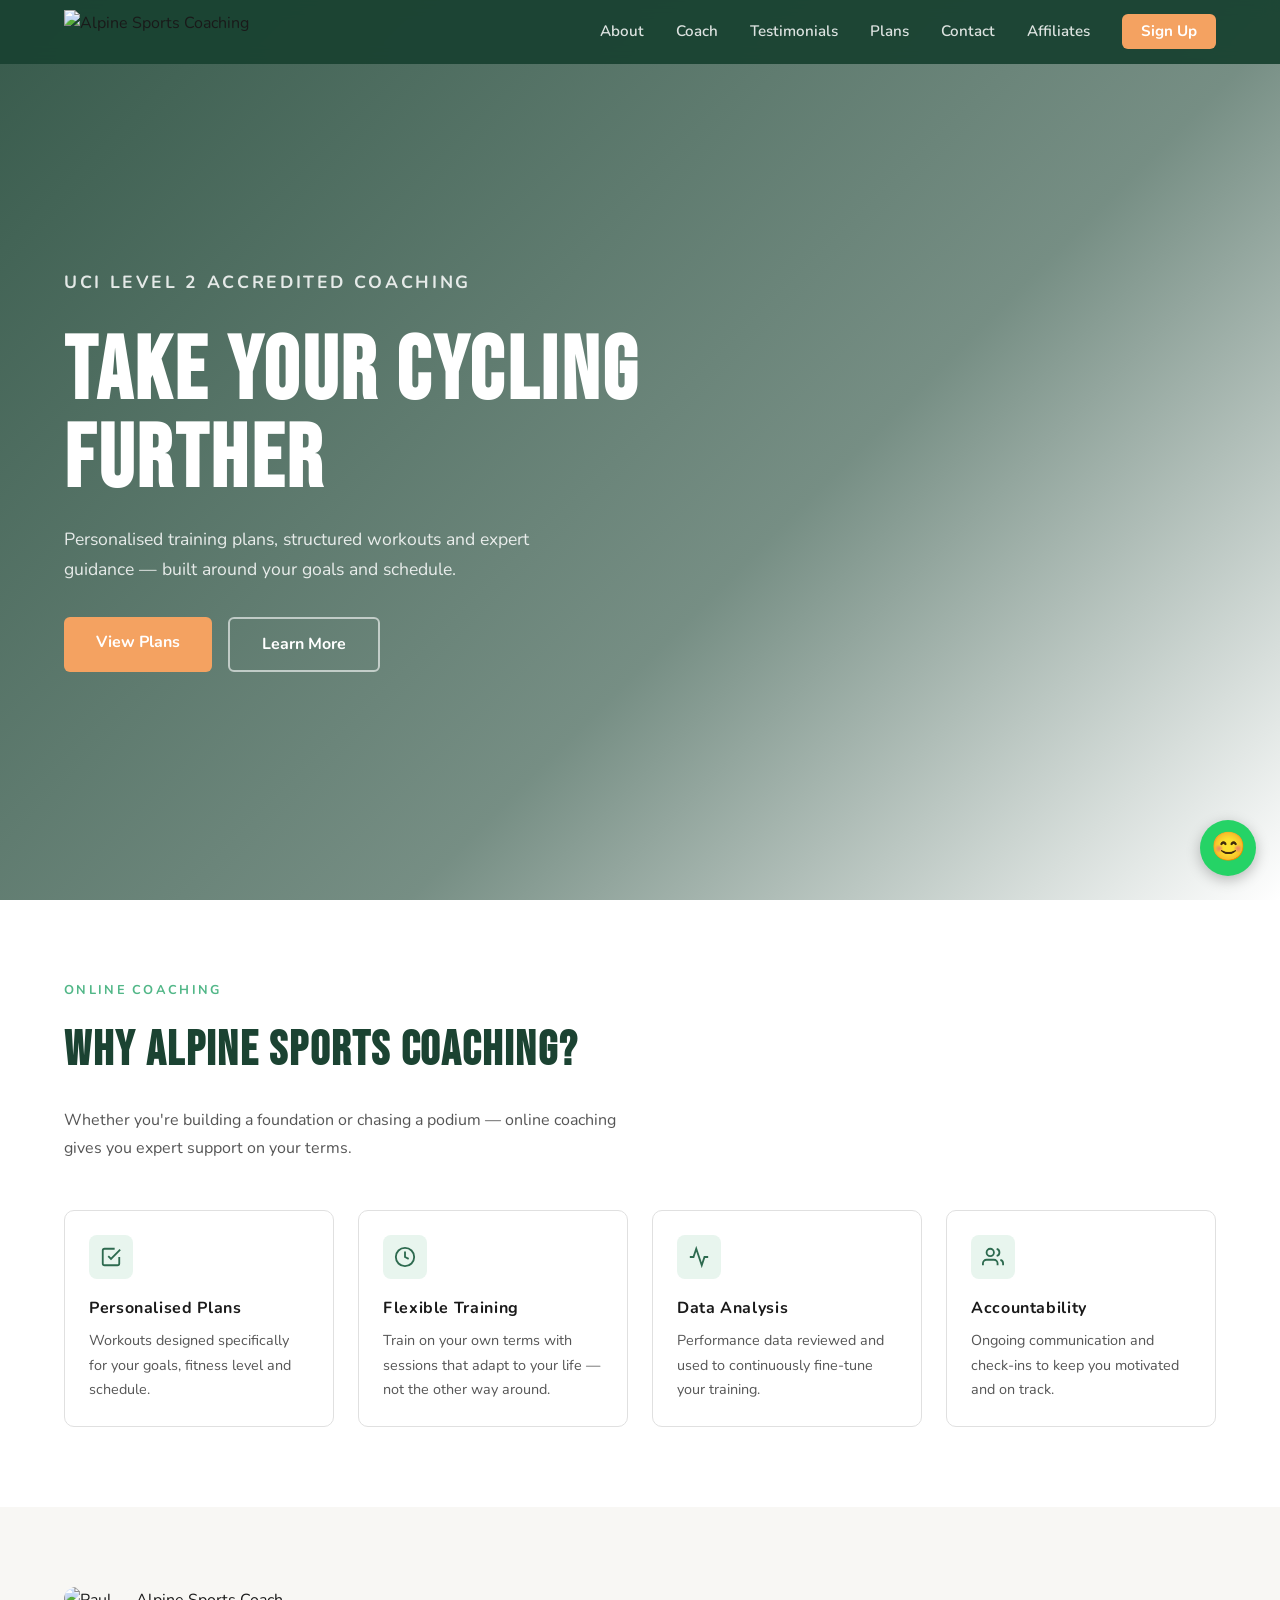
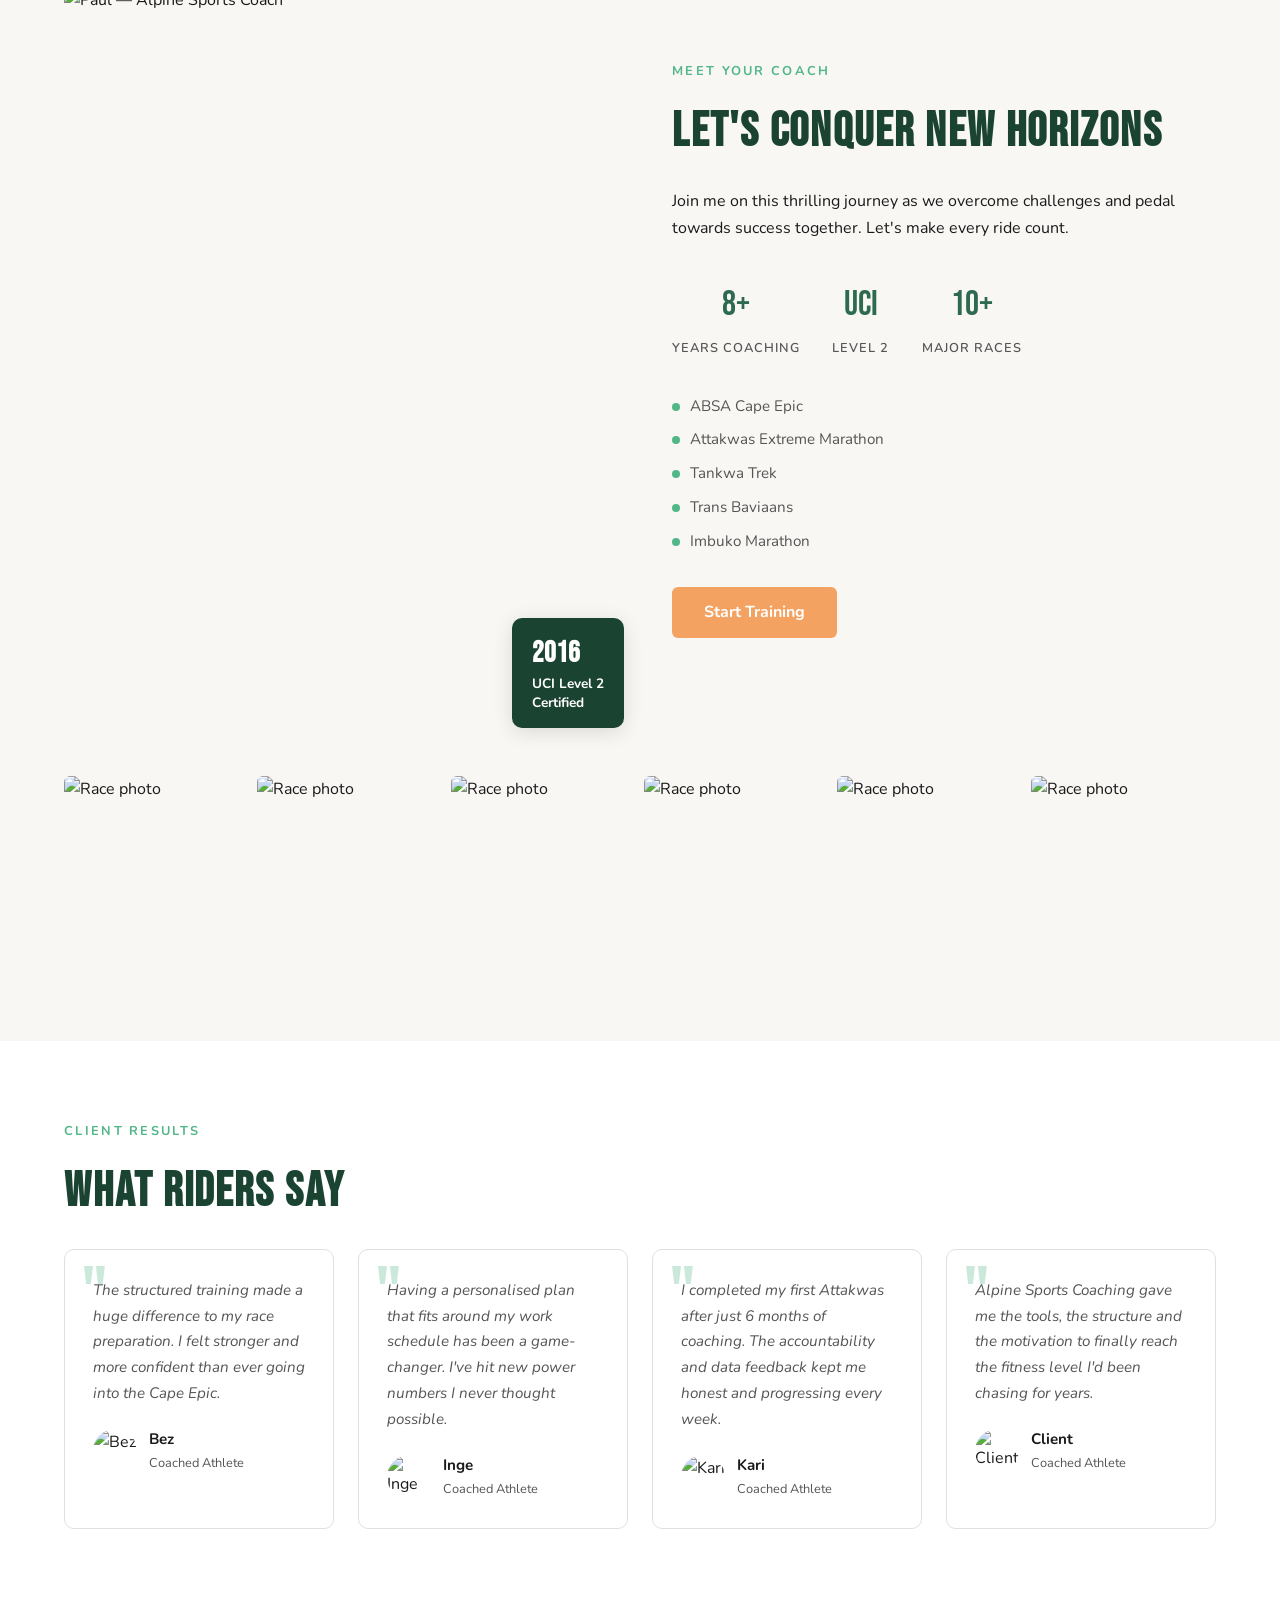
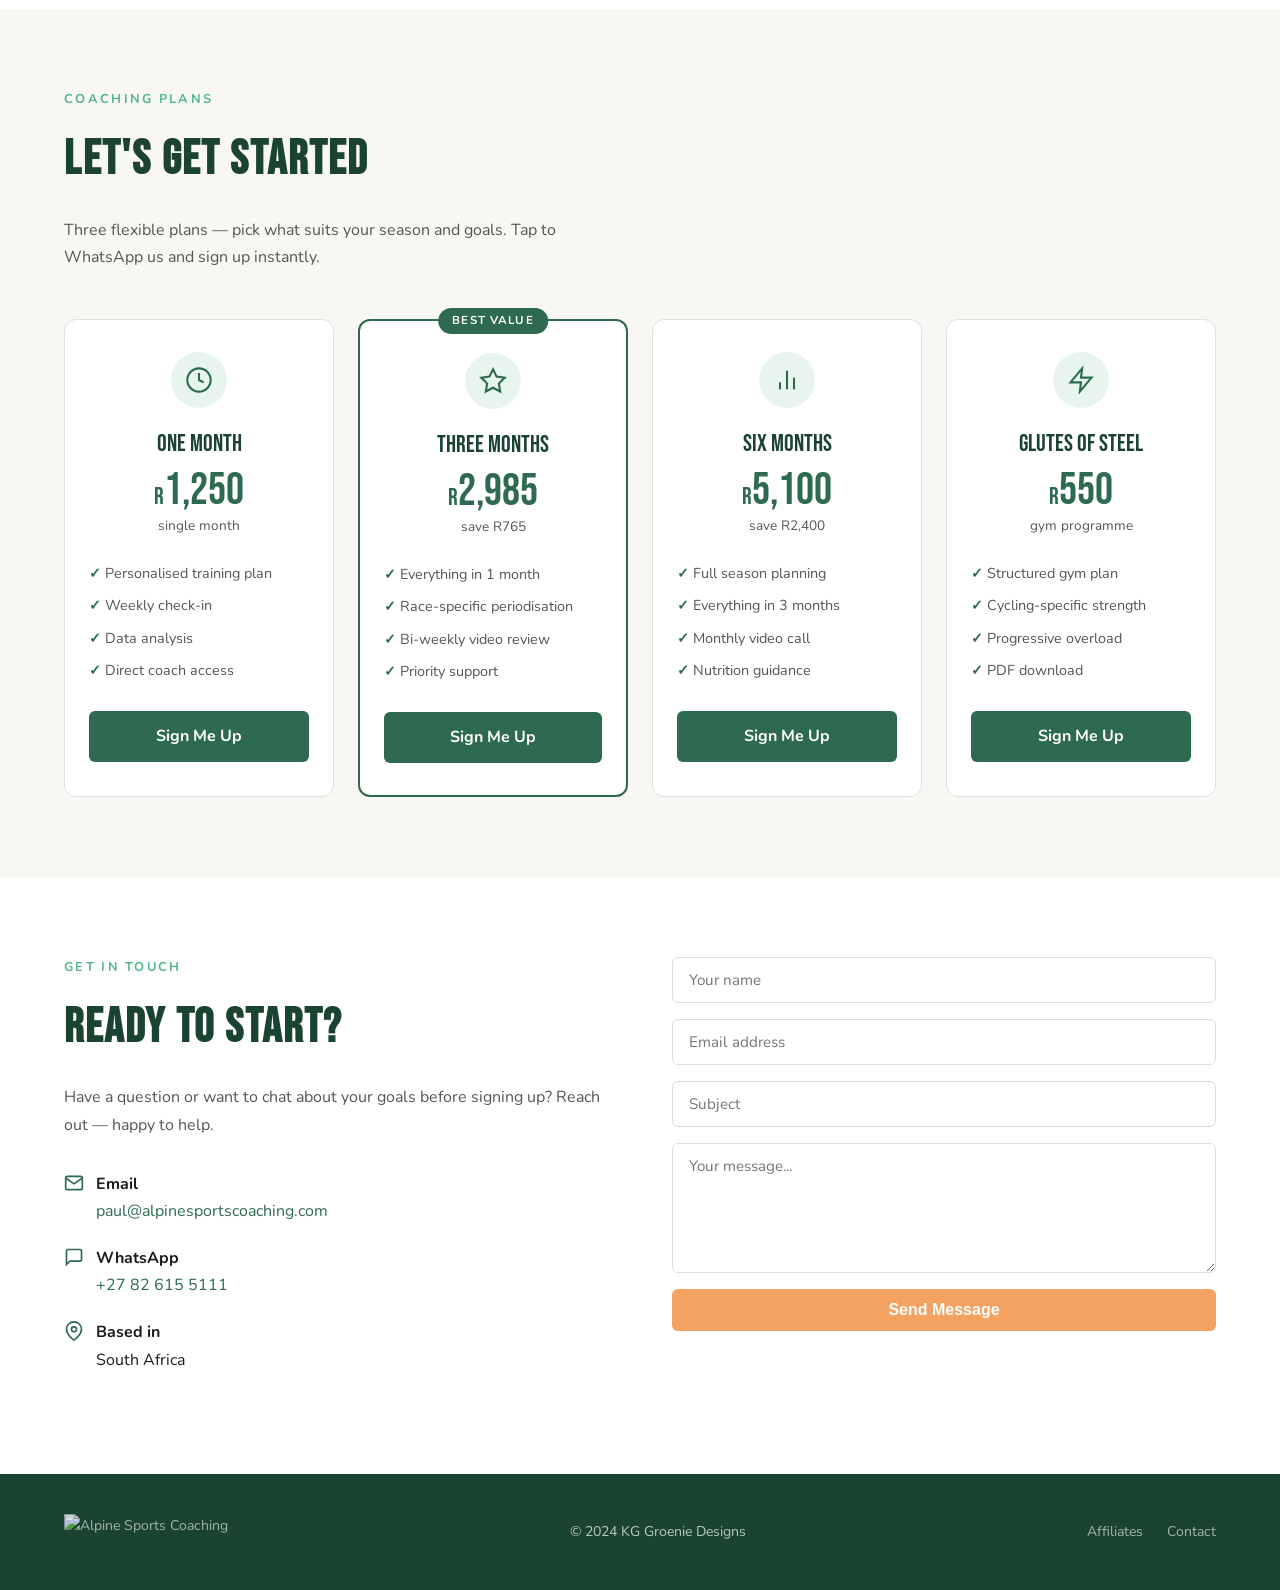
==== index.html @ 7cdee01d "Update index.html columns" ====
<!DOCTYPE html>
<html lang="en">
<head>
  <meta charset="UTF-8" />
  <meta name="viewport" content="width=device-width, initial-scale=1.0" />
  <title>Alpine Sports Coaching</title>
  <link rel="icon" href="https://raw.githubusercontent.com/KHGroenie/alpinesportscoaching/main/favicon.png" />
  <link href="https://fonts.googleapis.com/css2?family=Bebas+Neue&family=Nunito:wght@400;600;700&display=swap" rel="stylesheet" />
  <style>
    *, *::before, *::after { box-sizing: border-box; margin: 0; padding: 0; }
    :root {
      --green: #2d6a4f;
      --green-dark: #1b4332;
      --green-light: #52b788;
      --accent: #f4a261;
      --white: #ffffff;
      --off-white: #f8f7f4;
      --text: #1a1a1a;
      --text-muted: #555;
      --radius: 10px;
      --shadow: 0 4px 20px rgba(0,0,0,0.12);
    }
    html { scroll-behavior: smooth; }
    body { font-family: 'Nunito', sans-serif; color: var(--text); background: var(--white); line-height: 1.7; }
    h1, h2, h3, h4 { font-family: 'Bebas Neue', sans-serif; letter-spacing: 0.04em; }
    img { max-width: 100%; display: block; }
    a { text-decoration: none; color: inherit; }

    /* WA FLOAT */
    .wa-float { position: fixed; bottom: 24px; right: 24px; z-index: 999; }
    .wa-float a {
      display: flex; align-items: center; justify-content: center;
      width: 56px; height: 56px; border-radius: 50%;
      background: #25d366; color: #fff; font-size: 28px;
      box-shadow: 0 4px 14px rgba(0,0,0,0.25); transition: transform 0.2s;
      text-decoration: none;
    }
    .wa-float a:hover { transform: scale(1.1); }

    /* NAV */
    nav {
      position: fixed; top: 0; left: 0; right: 0; z-index: 100;
      background: rgba(27,67,50,0.96); backdrop-filter: blur(8px);
      display: flex; align-items: center; justify-content: space-between;
      padding: 0 5%; height: 64px;
    }
    .nav-logo img { height: 44px; }
    .nav-links { display: flex; gap: 2rem; list-style: none; }
    .nav-links a { color: rgba(255,255,255,0.85); font-weight: 600; font-size: 0.95rem; transition: color 0.2s; }
    .nav-links a:hover { color: var(--accent); }
    .nav-cta { background: var(--accent); color: var(--white) !important; padding: 0.45rem 1.2rem; border-radius: 6px; font-weight: 700 !important; }
    .burger { display: none; flex-direction: column; gap: 5px; cursor: pointer; }
    .burger span { display: block; width: 24px; height: 2px; background: white; border-radius: 2px; }
    @media(max-width: 768px) {
      .nav-links { display: none; flex-direction: column; position: absolute; top: 64px; left: 0; right: 0; background: var(--green-dark); padding: 1.5rem 5%; gap: 1rem; }
      .nav-links.open { display: flex; }
      .burger { display: flex; }
    }

    /* HERO */
    .hero {
      min-height: 100vh;
      background: linear-gradient(135deg, rgba(27,67,50,0.88) 0%, rgba(27,67,50,0.6) 60%, transparent 100%),
        url('https://raw.githubusercontent.com/KHGroenie/alpinesportscoaching2.0/main/hero.jpg') center/cover no-repeat;
      display: flex; align-items: center; padding: 100px 5% 60px;
    }
    .hero-content { max-width: 620px; }
    .hero-eyebrow { font-size: 0.85rem; font-weight: 700; letter-spacing: 0.15em; text-transform: uppercase; color: var(--accent); margin-bottom: 1rem; }
    .hero h1 { font-size: clamp(3rem, 7vw, 5.5rem); color: var(--white); line-height: 1.0; margin-bottom: 1.25rem; }
    .hero p { font-size: 1.1rem; color: rgba(255,255,255,0.85); margin-bottom: 2rem; max-width: 480px; }
    .hero-buttons { display: flex; gap: 1rem; flex-wrap: wrap; }
    .btn { display: inline-block; padding: 0.75rem 2rem; border-radius: 6px; font-weight: 700; font-size: 1rem; transition: transform 0.15s, opacity 0.15s; cursor: pointer; }
    .btn:hover { transform: translateY(-2px); opacity: 0.93; }
    .btn-primary { background: var(--accent); color: var(--white); }
    .btn-outline { border: 2px solid rgba(255,255,255,0.6); color: var(--white); }

    /* SECTIONS */
    .section { padding: 80px 5%; }
    .section-alt { background: var(--off-white); }
    .section-label { font-size: 0.8rem; font-weight: 700; letter-spacing: 0.18em; text-transform: uppercase; color: var(--green-light); margin-bottom: 0.5rem; }
    .section-title { font-size: clamp(2rem, 4vw, 3rem); color: var(--green-dark); margin-bottom: 1rem; }
    .section-sub { font-size: 1rem; color: var(--text-muted); max-width: 560px; margin-bottom: 3rem; }

    /* BENEFITS */
    .benefits-grid { display: grid; grid-template-columns: repeat(auto-fit, minmax(220px, 1fr)); gap: 1.5rem; }
    .benefit-card { background: var(--white); border: 1px solid #e0e0e0; border-radius: var(--radius); padding: 1.5rem; }
    .benefit-icon { width: 44px; height: 44px; background: #e8f5ee; border-radius: 8px; display: flex; align-items: center; justify-content: center; margin-bottom: 1rem; }
    .benefit-icon svg { width: 22px; height: 22px; stroke: var(--green); fill: none; stroke-width: 2; }
    .benefit-card h4 { font-family: 'Nunito', sans-serif; font-size: 1rem; font-weight: 700; margin-bottom: 0.4rem; }
    .benefit-card p { font-size: 0.9rem; color: var(--text-muted); }

    /* COACH */
    .coach-grid { display: grid; grid-template-columns: 1fr 1fr; gap: 4rem; align-items: center; }
    @media(max-width: 768px) { .coach-grid { grid-template-columns: 1fr; gap: 2rem; } }
    .coach-img-wrap { position: relative; }
    .coach-img-wrap img { width: 100%; border-radius: 12px; object-fit: cover; aspect-ratio: 3/4; }
    .coach-badge { position: absolute; bottom: -16px; right: -16px; background: var(--green-dark); color: var(--white); border-radius: 10px; padding: 1rem 1.25rem; font-size: 0.85rem; font-weight: 700; line-height: 1.4; box-shadow: var(--shadow); }
    .coach-badge span { display: block; font-size: 1.8rem; font-family: 'Bebas Neue', sans-serif; }
    .coach-stats { display: flex; gap: 2rem; margin: 2rem 0; }
    .stat-item { text-align: center; }
    .stat-num { font-family: 'Bebas Neue', sans-serif; font-size: 2.2rem; color: var(--green); display: block; }
    .stat-label { font-size: 0.8rem; color: var(--text-muted); font-weight: 600; text-transform: uppercase; letter-spacing: 0.08em; }
    .races-list { list-style: none; display: flex; flex-direction: column; gap: 0.5rem; margin-top: 1.5rem; }
    .races-list li { display: flex; align-items: center; gap: 0.6rem; font-size: 0.95rem; color: var(--text-muted); }
    .races-list li::before { content: ''; width: 8px; height: 8px; border-radius: 50%; background: var(--green-light); flex-shrink: 0; }

    /* PHOTO STRIP */
    .photo-strip { display: grid; grid-template-columns: repeat(6, 1fr); gap: 8px; margin-top: 3rem; }
    .photo-strip img { width: 100%; aspect-ratio: 1; object-fit: cover; border-radius: 6px; }
    @media(max-width: 768px) { .photo-strip { grid-template-columns: repeat(3, 1fr); } }
    @media(max-width: 480px) { .photo-strip { grid-template-columns: repeat(2, 1fr); } }

    /* TESTIMONIALS */
    .testimonials-grid { display: grid; grid-template-columns: repeat(auto-fit, minmax(260px, 1fr)); gap: 1.5rem; }
    .testi-card { background: var(--white); border-radius: var(--radius); padding: 1.75rem; border: 1px solid #e0e0e0; position: relative; }
    .testi-card::before { content: '"'; font-family: 'Bebas Neue', sans-serif; font-size: 5rem; color: var(--green-light); opacity: 0.3; position: absolute; top: 0.5rem; left: 1rem; line-height: 1; }
    .testi-text { font-size: 0.95rem; color: var(--text-muted); margin-bottom: 1.25rem; font-style: italic; }
    .testi-author { display: flex; align-items: center; gap: 0.75rem; }
    .testi-avatar { width: 44px; height: 44px; border-radius: 50%; object-fit: cover; flex-shrink: 0; }
    .testi-name { font-weight: 700; font-size: 0.95rem; }
    .testi-role { font-size: 0.8rem; color: var(--text-muted); }

    /* PRICING */
    .pricing-grid { display: grid; grid-template-columns: repeat(auto-fit, minmax(220px, 1fr)); gap: 1.5rem; margin-top: 1rem; }
    .price-card { background: var(--white); border: 1px solid #e0e0e0; border-radius: 12px; padding: 2rem 1.5rem; text-align: center; transition: transform 0.2s, box-shadow 0.2s; }
    .price-card:hover { transform: translateY(-4px); box-shadow: var(--shadow); }
    .price-card.featured { border: 2px solid var(--green); position: relative; }
    .featured-badge { position: absolute; top: -13px; left: 50%; transform: translateX(-50%); background: var(--green); color: white; font-size: 0.72rem; font-weight: 700; letter-spacing: 0.1em; text-transform: uppercase; padding: 3px 14px; border-radius: 20px; }
    .price-icon { width: 56px; height: 56px; margin: 0 auto 1rem; border-radius: 50%; background: #e8f5ee; display: flex; align-items: center; justify-content: center; }
    .price-icon svg { width: 28px; height: 28px; stroke: var(--green); fill: none; stroke-width: 1.8; }
    .price-name { font-family: 'Bebas Neue', sans-serif; font-size: 1.5rem; color: var(--green-dark); margin-bottom: 0.25rem; }
    .price-amount { font-family: 'Bebas Neue', sans-serif; font-size: 2.8rem; color: var(--green); line-height: 1; }
    .price-currency { font-size: 1.5rem; }
    .price-period { font-size: 0.85rem; color: var(--text-muted); margin-bottom: 1.5rem; }
    .price-features { list-style: none; text-align: left; font-size: 0.9rem; color: var(--text-muted); margin-bottom: 1.75rem; display: flex; flex-direction: column; gap: 0.5rem; }
    .price-features li::before { content: '✓  '; color: var(--green); font-weight: 700; }
    .btn-green { background: var(--green); color: var(--white); display: block; text-align: center; }

    /* CONTACT */
    .contact-wrap { display: grid; grid-template-columns: 1fr 1fr; gap: 4rem; align-items: start; }
    @media(max-width: 768px) { .contact-wrap { grid-template-columns: 1fr; } }
    .contact-detail { display: flex; align-items: flex-start; gap: 0.75rem; margin-bottom: 1.25rem; }
    .contact-detail svg { width: 20px; height: 20px; stroke: var(--green); fill: none; stroke-width: 2; flex-shrink: 0; margin-top: 2px; }
    .contact-form { display: flex; flex-direction: column; gap: 1rem; }
    .contact-form input, .contact-form textarea { width: 100%; padding: 0.75rem 1rem; border: 1px solid #ddd; border-radius: 6px; font-family: 'Nunito', sans-serif; font-size: 0.95rem; outline: none; transition: border-color 0.2s; }
    .contact-form input:focus, .contact-form textarea:focus { border-color: var(--green); }
    .contact-form textarea { min-height: 130px; resize: vertical; }

    /* FOOTER */
    footer { background: var(--green-dark); color: rgba(255,255,255,0.7); padding: 2.5rem 5%; display: flex; align-items: center; justify-content: space-between; flex-wrap: wrap; gap: 1rem; font-size: 0.88rem; }
    footer img { height: 36px; opacity: 0.85; }
    footer a { color: rgba(255,255,255,0.6); transition: color 0.2s; }
    footer a:hover { color: var(--accent); }

    /* SCROLL REVEAL */
    .reveal { opacity: 0; transform: translateY(24px); transition: opacity 0.5s ease, transform 0.5s ease; }
    .reveal.visible { opacity: 1; transform: none; }
  </style>
</head>
<body>

  <!-- WhatsApp Float -->
  <div class="wa-float">
    <a href="https://api.whatsapp.com/send?phone=27826155111&text=Hi%20Alpine%20Sports%20Coaching%2C%20I%27d%20like%20to%20know%20more!" target="_blank" title="Chat on WhatsApp">&#128522;</a>
  </div>

  <!-- NAV -->
  <nav>
    <a class="nav-logo" href="#">
      <img src="https://raw.githubusercontent.com/KHGroenie/alpinesportscoaching/main/alpine.png" alt="Alpine Sports Coaching" />
    </a>
    <div class="burger" onclick="document.querySelector('.nav-links').classList.toggle('open')">
      <span></span><span></span><span></span>
    </div>
    <ul class="nav-links">
      <li><a href="#about">About</a></li>
      <li><a href="#coach">Coach</a></li>
      <li><a href="#testimonials">Testimonials</a></li>
      <li><a href="#pricing">Plans</a></li>
      <li><a href="#contact">Contact</a></li>
      <li><a href="partners.html">Affiliates</a></li>
      <li><a href="#pricing" class="nav-cta">Sign Up</a></li>
    </ul>
  </nav>

  <!-- HERO -->
  <section class="hero">
    <div class="hero-content">
      <p class="hero-eyebrow">UCI Level 2 Accredited Coaching</p>
      <h1>Take Your Cycling Further</h1>
      <p>Personalised training plans, structured workouts and expert guidance — built around your goals and schedule.</p>
      <div class="hero-buttons">
        <a href="#pricing" class="btn btn-primary">View Plans</a>
        <a href="#about" class="btn btn-outline">Learn More</a>
      </div>
    </div>
  </section>

  <!-- ABOUT -->
  <section class="section" id="about">
    <div class="reveal">
      <p class="section-label">Online Coaching</p>
      <h2 class="section-title">Why Alpine Sports Coaching?</h2>
      <p class="section-sub">Whether you're building a foundation or chasing a podium — online coaching gives you expert support on your terms.</p>
    </div>
    <div class="benefits-grid reveal">
      <div class="benefit-card">
        <div class="benefit-icon"><svg viewBox="0 0 24 24"><path d="M9 11l3 3L22 4"/><path d="M21 12v7a2 2 0 01-2 2H5a2 2 0 01-2-2V5a2 2 0 012-2h11"/></svg></div>
        <h4>Personalised Plans</h4>
        <p>Workouts designed specifically for your goals, fitness level and schedule.</p>
      </div>
      <div class="benefit-card">
        <div class="benefit-icon"><svg viewBox="0 0 24 24"><circle cx="12" cy="12" r="10"/><polyline points="12 6 12 12 16 14"/></svg></div>
        <h4>Flexible Training</h4>
        <p>Train on your own terms with sessions that adapt to your life — not the other way around.</p>
      </div>
      <div class="benefit-card">
        <div class="benefit-icon"><svg viewBox="0 0 24 24"><polyline points="22 12 18 12 15 21 9 3 6 12 2 12"/></svg></div>
        <h4>Data Analysis</h4>
        <p>Performance data reviewed and used to continuously fine-tune your training.</p>
      </div>
      <div class="benefit-card">
        <div class="benefit-icon"><svg viewBox="0 0 24 24"><path d="M17 21v-2a4 4 0 00-4-4H5a4 4 0 00-4 4v2"/><circle cx="9" cy="7" r="4"/><path d="M23 21v-2a4 4 0 00-3-3.87"/><path d="M16 3.13a4 4 0 010 7.75"/></svg></div>
        <h4>Accountability</h4>
        <p>Ongoing communication and check-ins to keep you motivated and on track.</p>
      </div>
    </div>
  </section>

  <!-- COACH -->
  <section class="section section-alt" id="coach">
    <div class="coach-grid">
      <div class="coach-img-wrap reveal">
        <img src="https://raw.githubusercontent.com/KHGroenie/alpinesportscoaching/main/paul.jpeg" alt="Paul — Alpine Sports Coach" />
        <div class="coach-badge"><span>2016</span>UCI Level 2<br>Certified</div>
      </div>
      <div class="reveal">
        <p class="section-label">Meet Your Coach</p>
        <h2 class="section-title">Let's Conquer New Horizons</h2>
        <p>Join me on this thrilling journey as we overcome challenges and pedal towards success together. Let's make every ride count.</p>
        <div class="coach-stats">
          <div class="stat-item"><span class="stat-num">8+</span><span class="stat-label">Years Coaching</span></div>
          <div class="stat-item"><span class="stat-num">UCI</span><span class="stat-label">Level 2</span></div>
          <div class="stat-item"><span class="stat-num">10+</span><span class="stat-label">Major Races</span></div>
        </div>
        <ul class="races-list">
          <li>ABSA Cape Epic</li>
          <li>Attakwas Extreme Marathon</li>
          <li>Tankwa Trek</li>
          <li>Trans Baviaans</li>
          <li>Imbuko Marathon</li>
        </ul>
        <a href="#pricing" class="btn btn-primary" style="margin-top:2rem; display:inline-block;">Start Training</a>
      </div>
    </div>

    <!-- PHOTO STRIP - 6 across -->
    <div class="photo-strip reveal" style="margin-top:4rem;">
      <img src="https://raw.githubusercontent.com/KHGroenie/alpinesportscoaching/main/img1.JPG" alt="Race photo" />
      <img src="https://raw.githubusercontent.com/KHGroenie/alpinesportscoaching/main/img2.JPG" alt="Race photo" />
      <img src="https://raw.githubusercontent.com/KHGroenie/alpinesportscoaching/main/img3.JPG" alt="Race photo" />
      <img src="https://raw.githubusercontent.com/KHGroenie/alpinesportscoaching/main/img6.jpg" alt="Race photo" />
      <img src="https://raw.githubusercontent.com/KHGroenie/alpinesportscoaching/main/img7.jpeg" alt="Race photo" />
      <img src="https://raw.githubusercontent.com/KHGroenie/alpinesportscoaching/main/img8.jpg" alt="Race photo" />
    </div>
  </section>

  <!-- TESTIMONIALS -->
  <section class="section" id="testimonials">
    <div class="reveal">
      <p class="section-label">Client Results</p>
      <h2 class="section-title">What Riders Say</h2>
    </div>
    <div class="testimonials-grid reveal">
      <div class="testi-card">
        <p class="testi-text">The structured training made a huge difference to my race preparation. I felt stronger and more confident than ever going into the Cape Epic.</p>
        <div class="testi-author">
          <img class="testi-avatar" src="https://raw.githubusercontent.com/KHGroenie/alpinesportscoaching/main/Bez.jpg" alt="Bez" />
          <div><p class="testi-name">Bez</p><p class="testi-role">Coached Athlete</p></div>
        </div>
      </div>
      <div class="testi-card">
        <p class="testi-text">Having a personalised plan that fits around my work schedule has been a game-changer. I've hit new power numbers I never thought possible.</p>
        <div class="testi-author">
          <img class="testi-avatar" src="https://raw.githubusercontent.com/KHGroenie/alpinesportscoaching/main/Inge.jpg" alt="Inge" />
          <div><p class="testi-name">Inge</p><p class="testi-role">Coached Athlete</p></div>
        </div>
      </div>
      <div class="testi-card">
        <p class="testi-text">I completed my first Attakwas after just 6 months of coaching. The accountability and data feedback kept me honest and progressing every week.</p>
        <div class="testi-author">
          <img class="testi-avatar" src="https://raw.githubusercontent.com/KHGroenie/alpinesportscoaching/main/Kari.jpg" alt="Kari" />
          <div><p class="testi-name">Kari</p><p class="testi-role">Coached Athlete</p></div>
        </div>
      </div>
      <div class="testi-card">
        <p class="testi-text">Alpine Sports Coaching gave me the tools, the structure and the motivation to finally reach the fitness level I'd been chasing for years.</p>
        <div class="testi-author">
          <img class="testi-avatar" src="https://raw.githubusercontent.com/KHGroenie/alpinesportscoaching/main/client.jpg" alt="Client" />
          <div><p class="testi-name">Client</p><p class="testi-role">Coached Athlete</p></div>
        </div>
      </div>
    </div>
  </section>

  <!-- PRICING -->
  <section class="section section-alt" id="pricing">
    <div class="reveal">
      <p class="section-label">Coaching Plans</p>
      <h2 class="section-title">Let's Get Started</h2>
      <p class="section-sub">Three flexible plans — pick what suits your season and goals. Tap to WhatsApp us and sign up instantly.</p>
    </div>
    <div class="pricing-grid reveal">

      <div class="price-card">
        <div class="price-icon"><svg viewBox="0 0 24 24"><circle cx="12" cy="12" r="10"/><polyline points="12 6 12 12 16 14"/></svg></div>
        <p class="price-name">One Month</p>
        <p class="price-amount"><span class="price-currency">R</span>1,250</p>
        <p class="price-period">single month</p>
        <ul class="price-features">
          <li>Personalised training plan</li>
          <li>Weekly check-in</li>
          <li>Data analysis</li>
          <li>Direct coach access</li>
        </ul>
        <a href="https://api.whatsapp.com/send?phone=27826155111&text=Hi%20Paul!%20I%27d%20like%20to%20sign%20up%20for%20the%20One%20Month%20plan%20(R1%2C250)." target="_blank" class="btn btn-green">Sign Me Up</a>
      </div>

      <div class="price-card featured">
        <span class="featured-badge">Best Value</span>
        <div class="price-icon"><svg viewBox="0 0 24 24"><polygon points="12 2 15.09 8.26 22 9.27 17 14.14 18.18 21.02 12 17.77 5.82 21.02 7 14.14 2 9.27 8.91 8.26 12 2"/></svg></div>
        <p class="price-name">Three Months</p>
        <p class="price-amount"><span class="price-currency">R</span>2,985</p>
        <p class="price-period">save R765</p>
        <ul class="price-features">
          <li>Everything in 1 month</li>
          <li>Race-specific periodisation</li>
          <li>Bi-weekly video review</li>
          <li>Priority support</li>
        </ul>
        <a href="https://api.whatsapp.com/send?phone=27826155111&text=Hi%20Paul!%20I%27d%20like%20to%20sign%20up%20for%20the%20Three%20Month%20plan%20(R2%2C985)." target="_blank" class="btn btn-green">Sign Me Up</a>
      </div>

      <div class="price-card">
        <div class="price-icon"><svg viewBox="0 0 24 24"><path d="M18 20V10"/><path d="M12 20V4"/><path d="M6 20v-6"/></svg></div>
        <p class="price-name">Six Months</p>
        <p class="price-amount"><span class="price-currency">R</span>5,100</p>
        <p class="price-period">save R2,400</p>
        <ul class="price-features">
          <li>Full season planning</li>
          <li>Everything in 3 months</li>
          <li>Monthly video call</li>
          <li>Nutrition guidance</li>
        </ul>
        <a href="https://api.whatsapp.com/send?phone=27826155111&text=Hi%20Paul!%20I%27d%20like%20to%20sign%20up%20for%20the%20Six%20Month%20plan%20(R5%2C100)." target="_blank" class="btn btn-green">Sign Me Up</a>
      </div>

      <div class="price-card">
        <div class="price-icon"><svg viewBox="0 0 24 24"><path d="M13 2L3 14h9l-1 8 10-12h-9l1-8z"/></svg></div>
        <p class="price-name">Glutes of Steel</p>
        <p class="price-amount"><span class="price-currency">R</span>550</p>
        <p class="price-period">gym programme</p>
        <ul class="price-features">
          <li>Structured gym plan</li>
          <li>Cycling-specific strength</li>
          <li>Progressive overload</li>
          <li>PDF download</li>
        </ul>
        <a href="https://api.whatsapp.com/send?phone=27826155111&text=Hi%20Paul!%20I%27d%20like%20to%20sign%20up%20for%20Glutes%20of%20Steel%20(R550)." target="_blank" class="btn btn-green">Sign Me Up</a>
      </div>

    </div>
  </section>

  <!-- CONTACT -->
  <section class="section" id="contact">
    <div class="contact-wrap">
      <div class="reveal">
        <p class="section-label">Get in Touch</p>
        <h2 class="section-title">Ready to Start?</h2>
        <p style="color:var(--text-muted); margin-bottom:2rem;">Have a question or want to chat about your goals before signing up? Reach out — happy to help.</p>
        <div class="contact-detail">
          <svg viewBox="0 0 24 24"><path d="M4 4h16c1.1 0 2 .9 2 2v12c0 1.1-.9 2-2 2H4c-1.1 0-2-.9-2-2V6c0-1.1.9-2 2-2z"/><polyline points="22,6 12,13 2,6"/></svg>
          <div><strong>Email</strong><br /><a href="mailto:paul@alpinesportscoaching.com" style="color:var(--green);">paul@alpinesportscoaching.com</a></div>
        </div>
        <div class="contact-detail">
          <svg viewBox="0 0 24 24"><path d="M21 15a2 2 0 01-2 2H7l-4 4V5a2 2 0 012-2h14a2 2 0 012 2z"/></svg>
          <div><strong>WhatsApp</strong><br /><a href="https://api.whatsapp.com/send?phone=27826155111" target="_blank" style="color:var(--green);">+27 82 615 5111</a></div>
        </div>
        <div class="contact-detail">
          <svg viewBox="0 0 24 24"><path d="M21 10c0 7-9 13-9 13s-9-6-9-13a9 9 0 0118 0z"/><circle cx="12" cy="10" r="3"/></svg>
          <div><strong>Based in</strong><br />South Africa</div>
        </div>
      </div>
      <div class="reveal">
        <form class="contact-form" onsubmit="handleContact(event)">
          <input type="text" placeholder="Your name" required />
          <input type="email" placeholder="Email address" required />
          <input type="text" placeholder="Subject" />
          <textarea placeholder="Your message..."></textarea>
          <button type="submit" class="btn btn-primary" style="border:none; cursor:pointer;">Send Message</button>
        </form>
      </div>
    </div>
  </section>

  <!-- FOOTER -->
  <footer>
    <img src="https://raw.githubusercontent.com/KHGroenie/alpinesportscoaching/main/alpine.png" alt="Alpine Sports Coaching" />
    <p>© 2024 KG Groenie Designs</p>
    <nav style="display:flex; gap:1.5rem; background:none; position:static; height:auto; padding:0;">
      <a href="partners.html">Affiliates</a>
      <a href="#contact">Contact</a>
    </nav>
  </footer>

  <script>
    const reveals = document.querySelectorAll('.reveal');
    const observer = new IntersectionObserver(entries => {
      entries.forEach(e => { if(e.isIntersecting) e.target.classList.add('visible'); });
    }, { threshold: 0.12 });
    reveals.forEach(el => observer.observe(el));

    function handleContact(e) {
      e.preventDefault();
      const btn = e.target.querySelector('button');
      btn.textContent = 'Message Sent ✓';
      btn.style.background = 'var(--green)';
      setTimeout(() => { btn.textContent = 'Send Message'; btn.style.background = ''; e.target.reset(); }, 3000);
    }
  </script>
</body>
</html>
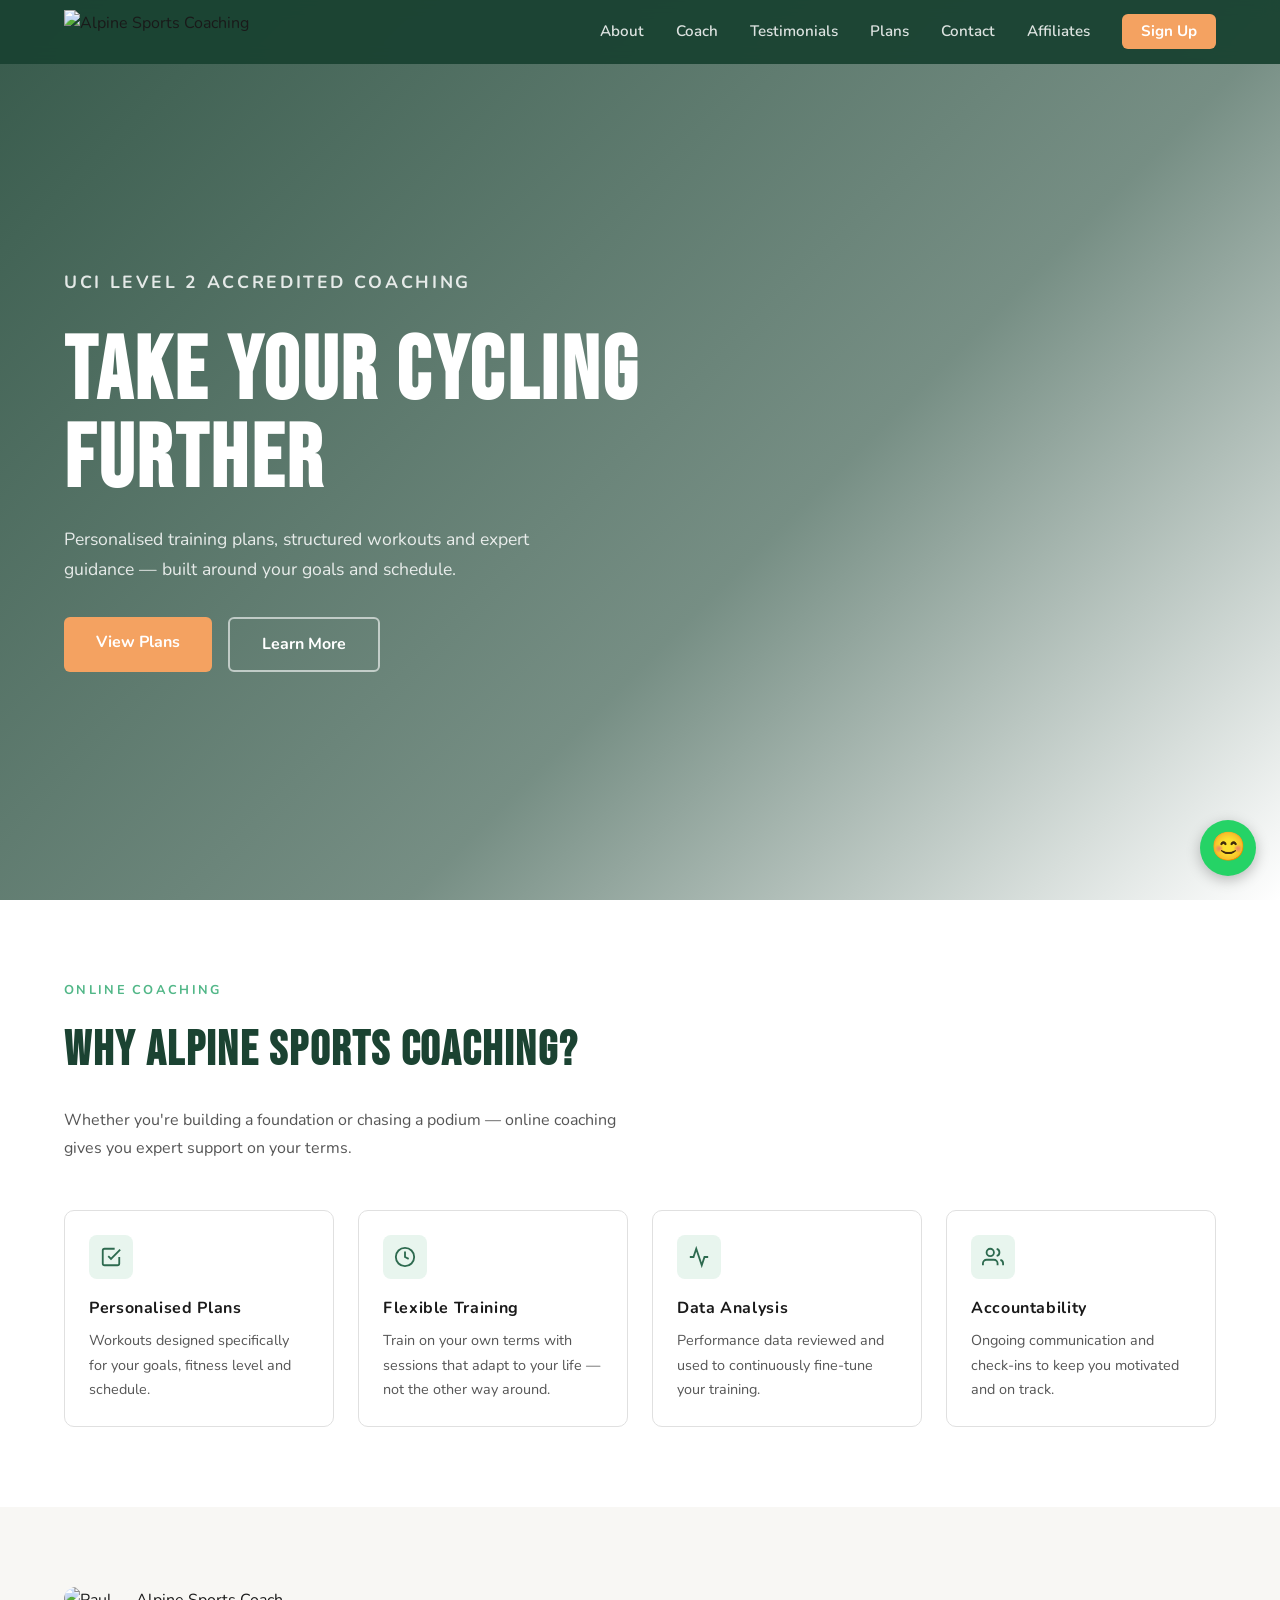
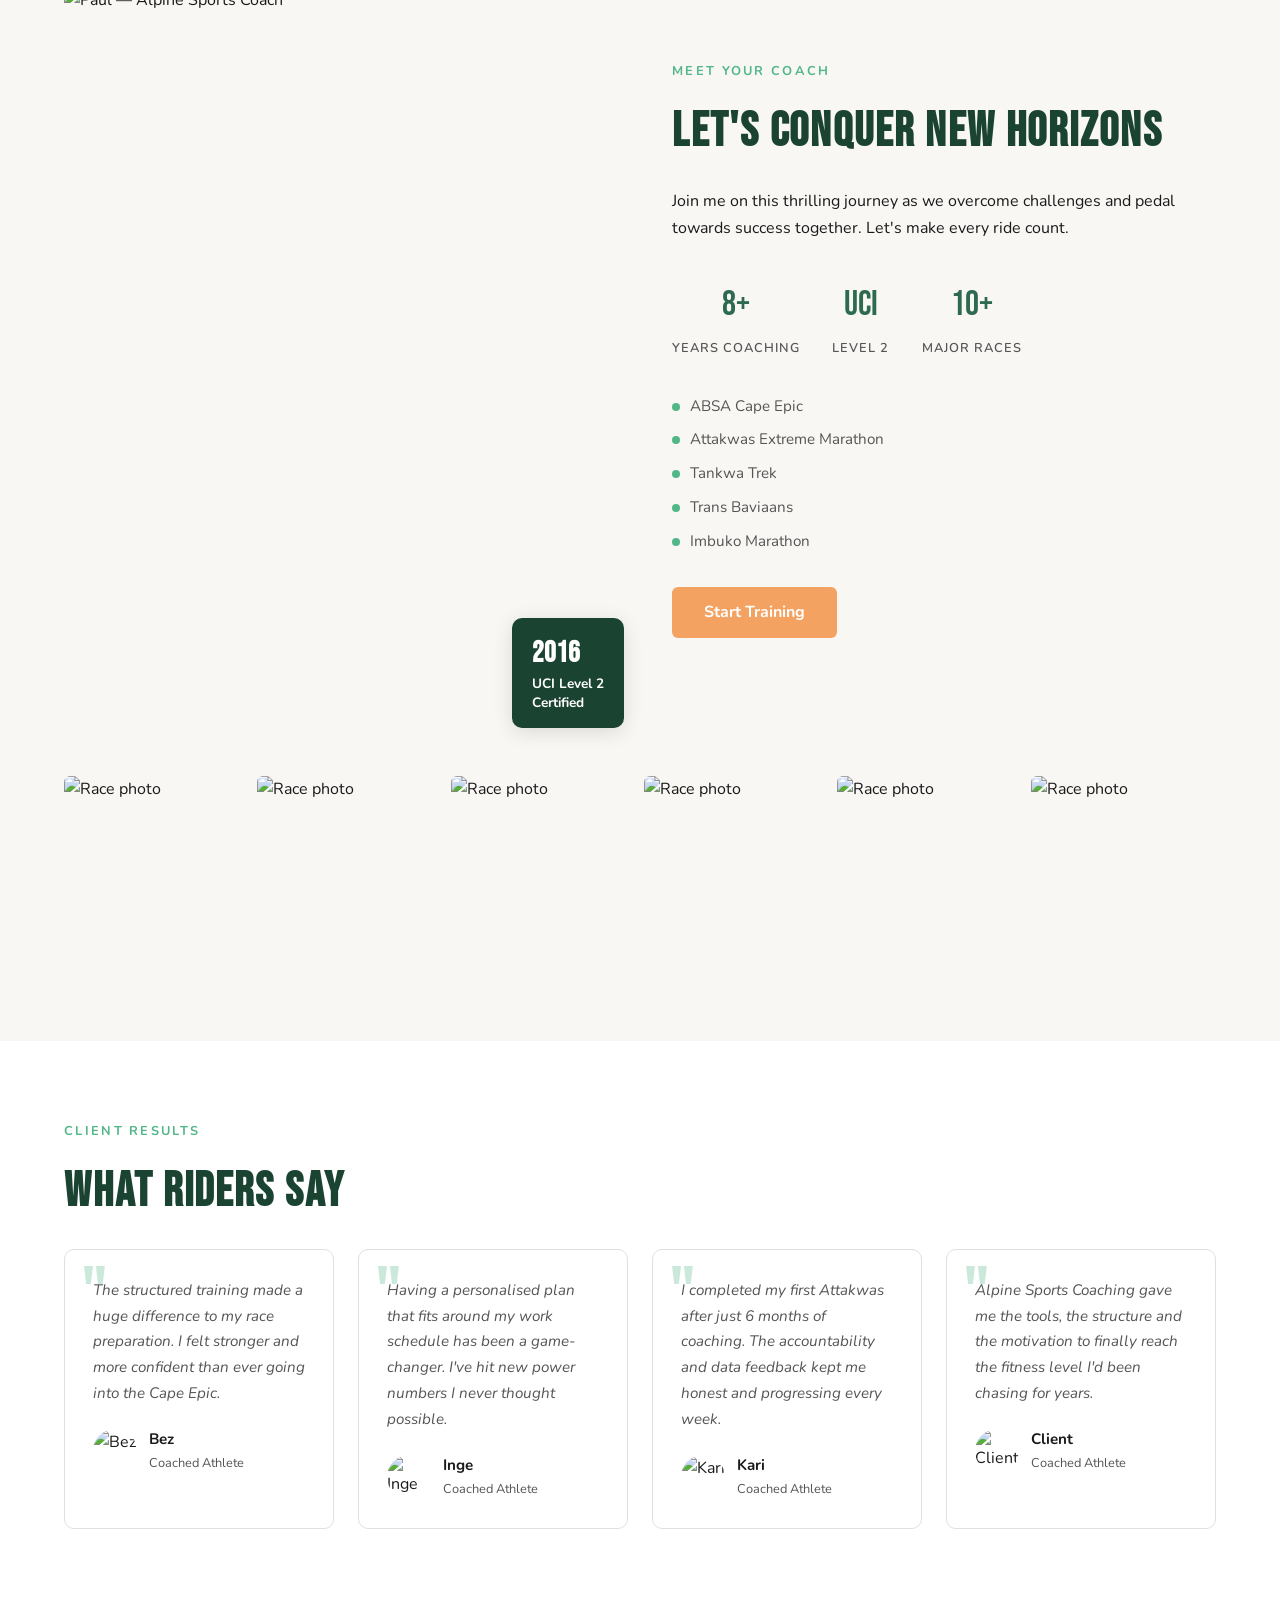
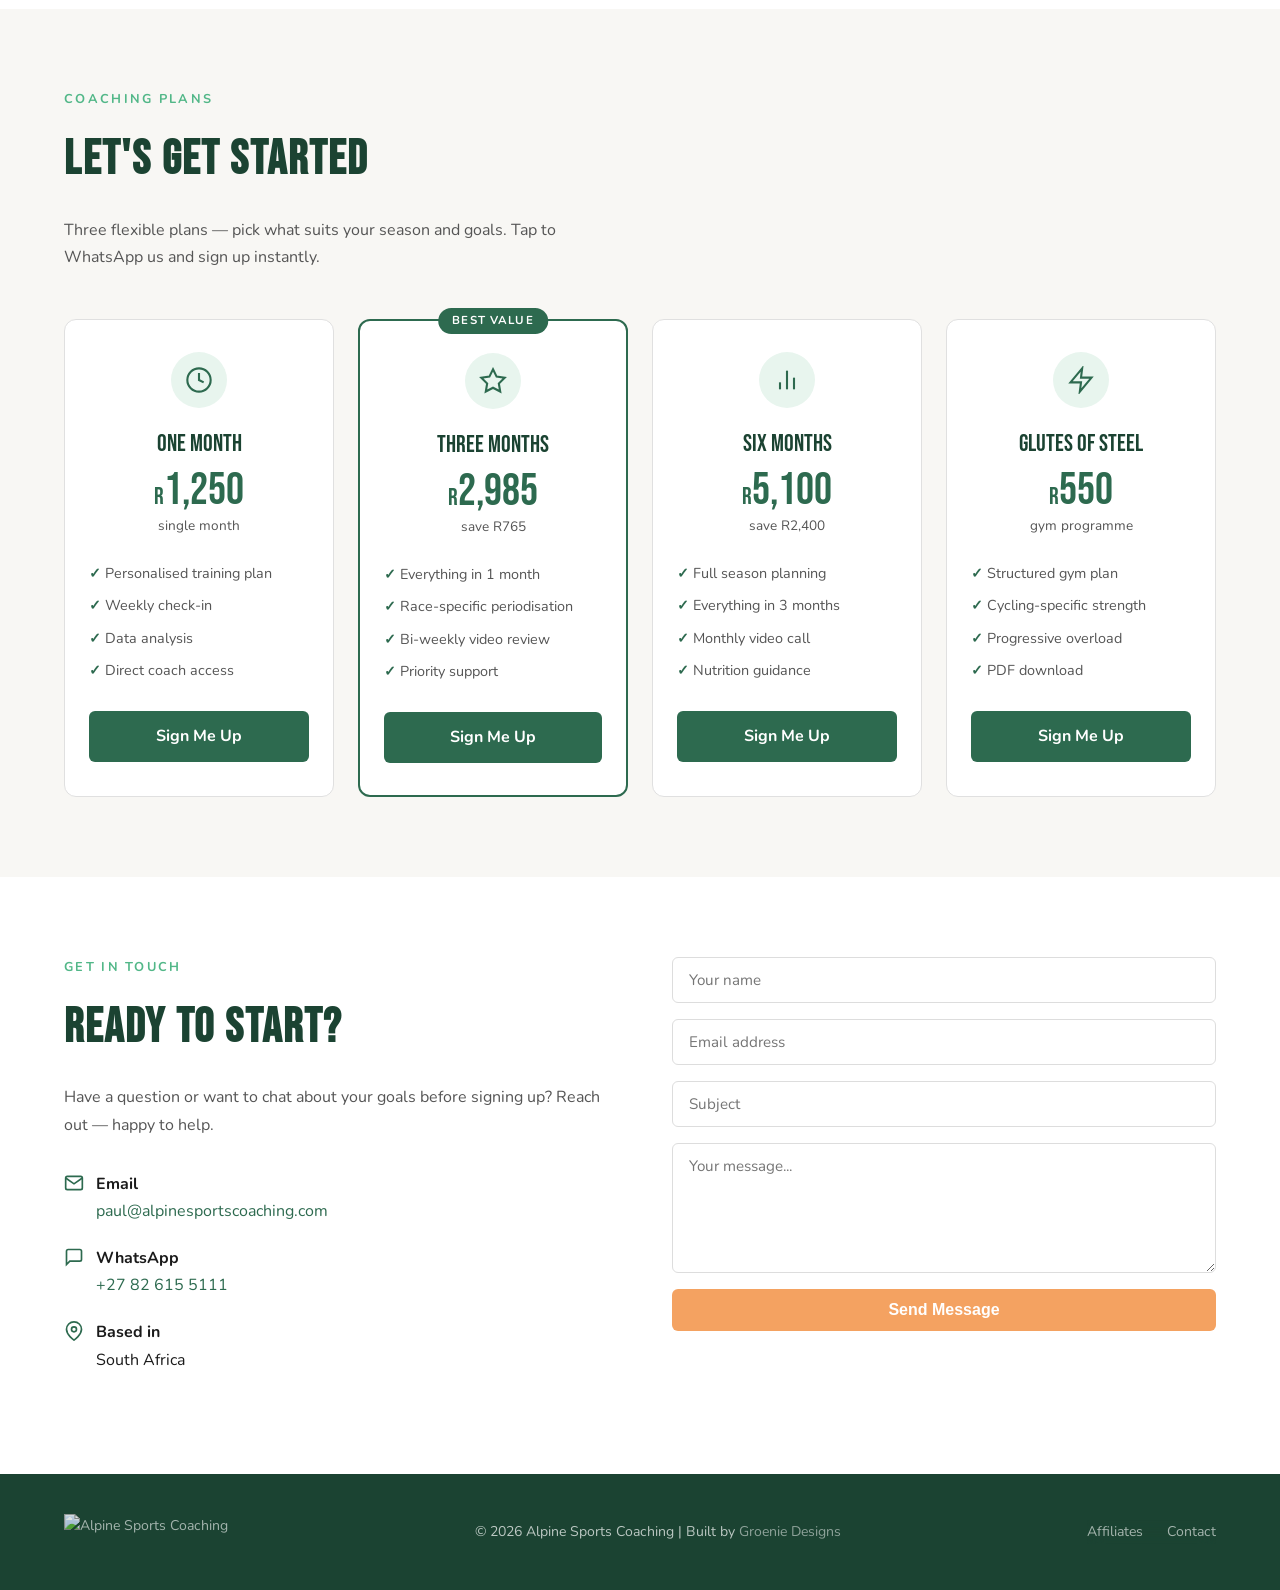
==== commit 2a48727b: "Update index.html canonical" ====
--- a/index.html
+++ b/index.html
@@ -3,8 +3,9 @@
 <head>
   <meta charset="UTF-8" />
   <meta name="viewport" content="width=device-width, initial-scale=1.0" />
+  <link rel="canonical" href="https://alpinesportscoaching.com/" />
   <title>Alpine Sports Coaching</title>
-  <link rel="icon" href="https://raw.githubusercontent.com/KHGroenie/alpinesportscoaching/main/favicon.png" />
+  <link rel="icon" href="https://raw.githubusercontent.com/KHGroenie/alpinesportscoaching2.0/main/alpinelogo.png" />
   <link href="https://fonts.googleapis.com/css2?family=Bebas+Neue&family=Nunito:wght@400;600;700&display=swap" rel="stylesheet" />
   <style>
     *, *::before, *::after { box-sizing: border-box; margin: 0; padding: 0; }
@@ -61,7 +62,7 @@
     .hero {
       min-height: 100vh;
       background: linear-gradient(135deg, rgba(27,67,50,0.88) 0%, rgba(27,67,50,0.6) 60%, transparent 100%),
-        url('https://raw.githubusercontent.com/KHGroenie/alpinesportscoaching2.0/main/hero.jpg') center/cover no-repeat;
+        url('https://raw.githubusercontent.com/KHGroenie/alpinesportscoaching2.0/main/hero2.jpg') center/cover no-repeat;
       display: flex; align-items: center; padding: 100px 5% 60px;
     }
     .hero-content { max-width: 620px; }
@@ -407,7 +408,7 @@
   <!-- FOOTER -->
   <footer>
     <img src="https://raw.githubusercontent.com/KHGroenie/alpinesportscoaching/main/alpine.png" alt="Alpine Sports Coaching" />
-    <p>© 2024 KG Groenie Designs</p>
+   <p>© 2026 Alpine Sports Coaching | Built by <a href="https://groeniedesigns.netlify.app/" target="_blank" style="color: rgba(255,255,255,0.5); transition: color 0.2s;">Groenie Designs</a></p>
     <nav style="display:flex; gap:1.5rem; background:none; position:static; height:auto; padding:0;">
       <a href="partners.html">Affiliates</a>
       <a href="#contact">Contact</a>
